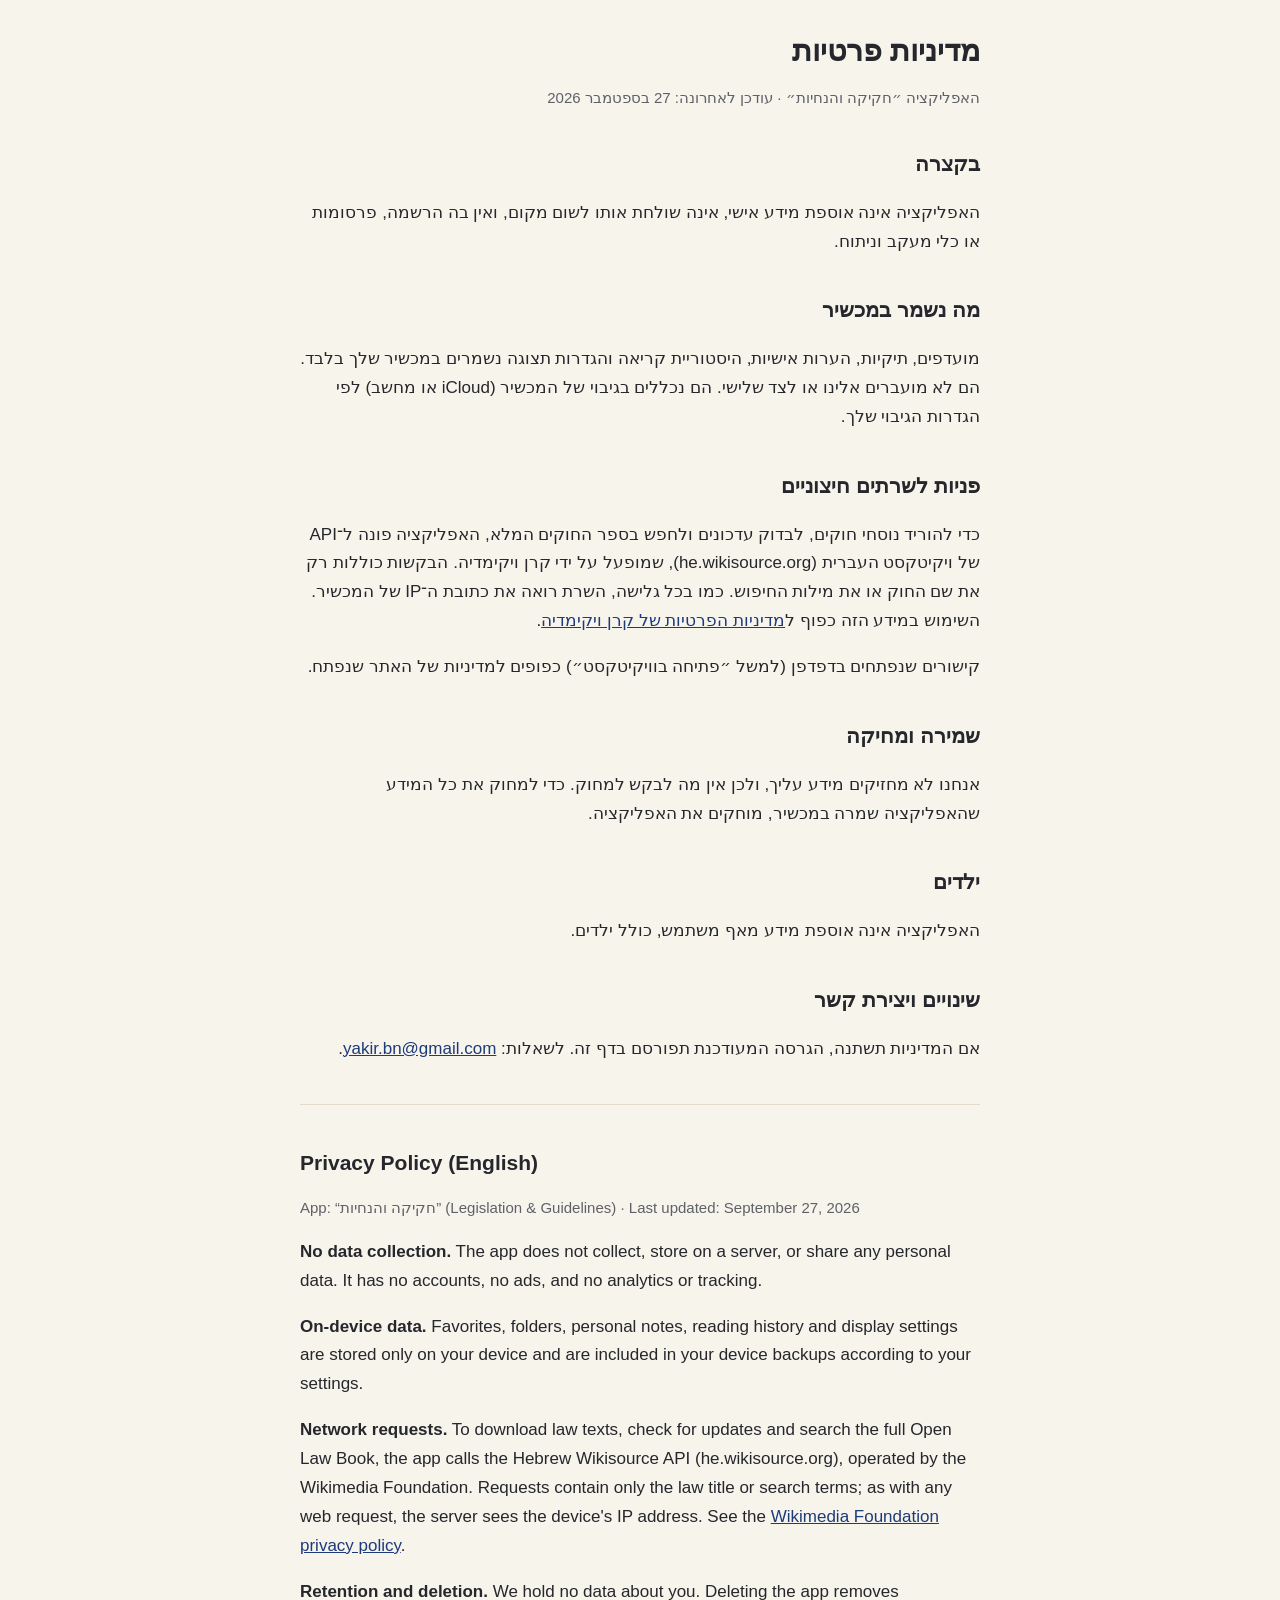
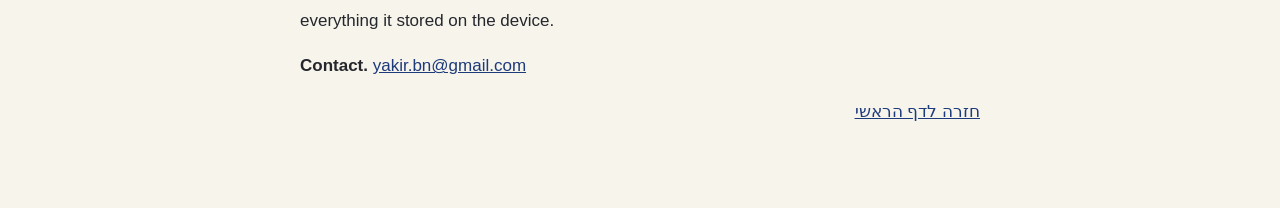
==== privacy.html @ d5fb9be1 "Privacy policy and support pages for the חקיקה והנחיות app Co-Authored-By: Claude Opus 5.5 <noreply@" ====
<!doctype html>
<html lang="he" dir="rtl">
<head>
<meta charset="utf-8">
<meta name="viewport" content="width=device-width, initial-scale=1">
<title>מדיניות פרטיות · חקיקה והנחיות</title>
<link rel="stylesheet" href="style.css">
</head>
<body>
<main>
  <h1>מדיניות פרטיות</h1>
  <p class="muted">האפליקציה ״חקיקה והנחיות״ · עודכן לאחרונה: 27 בספטמבר 2026</p>

  <h2>בקצרה</h2>
  <p>האפליקציה אינה אוספת מידע אישי, אינה שולחת אותו לשום מקום, ואין בה הרשמה, פרסומות או כלי מעקב וניתוח.</p>

  <h2>מה נשמר במכשיר</h2>
  <p>מועדפים, תיקיות, הערות אישיות, היסטוריית קריאה והגדרות תצוגה נשמרים במכשיר שלך בלבד. הם לא מועברים אלינו או לצד שלישי. הם נכללים בגיבוי של המכשיר (iCloud או מחשב) לפי הגדרות הגיבוי שלך.</p>

  <h2>פניות לשרתים חיצוניים</h2>
  <p>כדי להוריד נוסחי חוקים, לבדוק עדכונים ולחפש בספר החוקים המלא, האפליקציה פונה ל־API של ויקיטקסט העברית (he.wikisource.org), שמופעל על ידי קרן ויקימדיה. הבקשות כוללות רק את שם החוק או את מילות החיפוש. כמו בכל גלישה, השרת רואה את כתובת ה־IP של המכשיר. השימוש במידע הזה כפוף ל<a href="https://foundation.wikimedia.org/wiki/Policy:Privacy_policy">מדיניות הפרטיות של קרן ויקימדיה</a>.</p>
  <p>קישורים שנפתחים בדפדפן (למשל ״פתיחה בוויקיטקסט״) כפופים למדיניות של האתר שנפתח.</p>

  <h2>שמירה ומחיקה</h2>
  <p>אנחנו לא מחזיקים מידע עליך, ולכן אין מה לבקש למחוק. כדי למחוק את כל המידע שהאפליקציה שמרה במכשיר, מוחקים את האפליקציה.</p>

  <h2>ילדים</h2>
  <p>האפליקציה אינה אוספת מידע מאף משתמש, כולל ילדים.</p>

  <h2>שינויים ויצירת קשר</h2>
  <p>אם המדיניות תשתנה, הגרסה המעודכנת תפורסם בדף זה. לשאלות: <a href="mailto:yakir.bn@gmail.com">yakir.bn@gmail.com</a>.</p>

  <hr>
  <section lang="en" id="en">
    <h2>Privacy Policy (English)</h2>
    <p class="muted">App: “חקיקה והנחיות” (Legislation &amp; Guidelines) · Last updated: September 27, 2026</p>
    <p><strong>No data collection.</strong> The app does not collect, store on a server, or share any personal data. It has no accounts, no ads, and no analytics or tracking.</p>
    <p><strong>On-device data.</strong> Favorites, folders, personal notes, reading history and display settings are stored only on your device and are included in your device backups according to your settings.</p>
    <p><strong>Network requests.</strong> To download law texts, check for updates and search the full Open Law Book, the app calls the Hebrew Wikisource API (he.wikisource.org), operated by the Wikimedia Foundation. Requests contain only the law title or search terms; as with any web request, the server sees the device's IP address. See the <a href="https://foundation.wikimedia.org/wiki/Policy:Privacy_policy">Wikimedia Foundation privacy policy</a>.</p>
    <p><strong>Retention and deletion.</strong> We hold no data about you. Deleting the app removes everything it stored on the device.</p>
    <p><strong>Contact.</strong> <a href="mailto:yakir.bn@gmail.com">yakir.bn@gmail.com</a></p>
  </section>
  <p><a href="index.html">חזרה לדף הראשי</a></p>
</main>
</body>
</html>
---- style.css ----
:root {
  --paper: #F7F4EC; --card: #FFFFFF; --ink: #25272C; --ink2: #5E6168;
  --navy: #1D3A7A; --gold: #B0822A; --line: #E3DCCB;
}
@media (prefers-color-scheme: dark) {
  :root { --paper: #161719; --card: #222326; --ink: #DDD8CE; --ink2: #A29D93;
          --navy: #A9BCE0; --gold: #D9B86A; --line: #34353A; }
}
* { box-sizing: border-box; }
body {
  margin: 0; background: var(--paper); color: var(--ink);
  font: 17px/1.7 -apple-system, "SF Hebrew", "Segoe UI", Arial, sans-serif;
}
main { max-width: 720px; margin: 0 auto; padding: 32px 20px 64px; }
header { display: flex; align-items: center; gap: 16px; margin-bottom: 8px; }
header img { width: 72px; height: 72px; border-radius: 16px; }
h1 { font-size: 30px; line-height: 1.25; margin: 0; }
h2 { font-size: 21px; margin: 36px 0 8px; }
h3 { font-size: 18px; margin: 24px 0 4px; }
p, li { color: var(--ink); }
.muted { color: var(--ink2); font-size: 15px; }
a { color: var(--navy); }
.card { background: var(--card); border: 1px solid var(--line); border-radius: 18px; padding: 16px 20px; margin: 16px 0; }
nav { display: flex; gap: 18px; flex-wrap: wrap; margin: 12px 0 24px; }
hr { border: 0; border-top: 1px solid var(--line); margin: 40px 0; }
[lang="en"] { direction: ltr; text-align: left; }
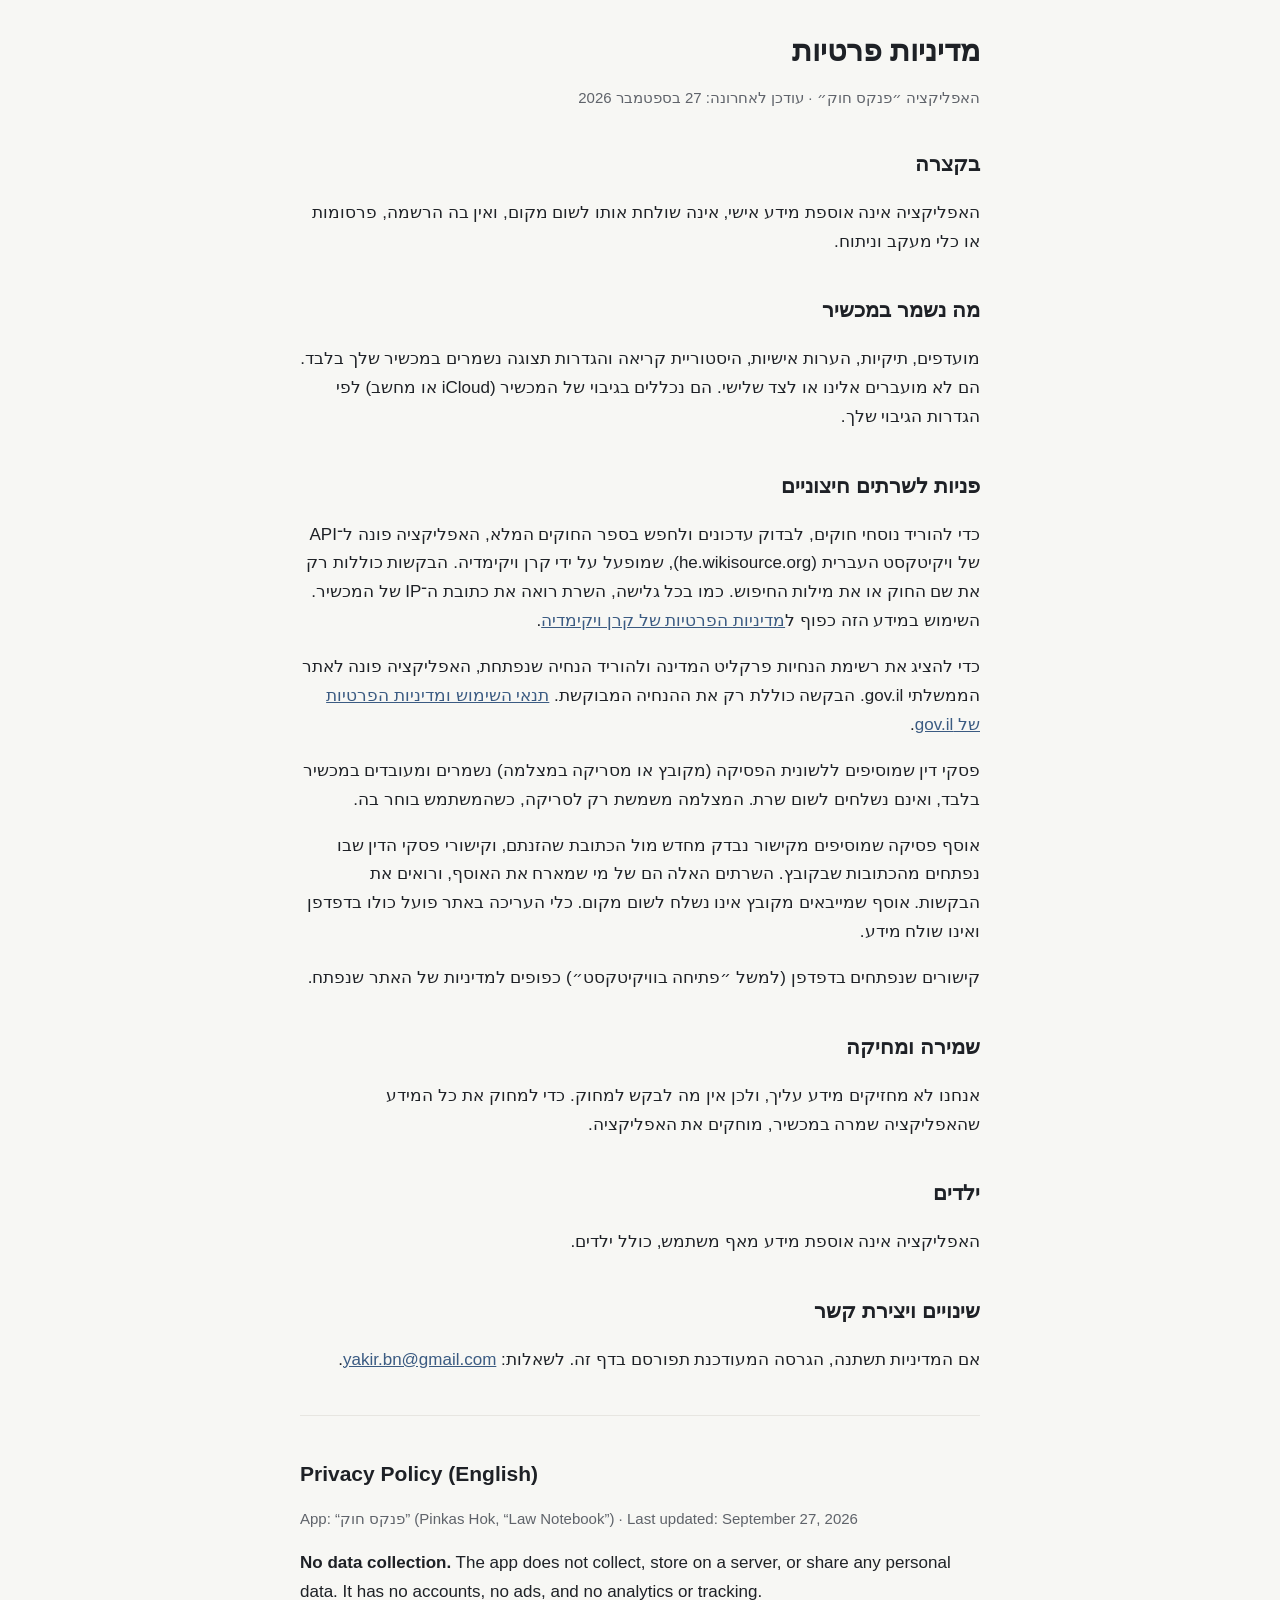
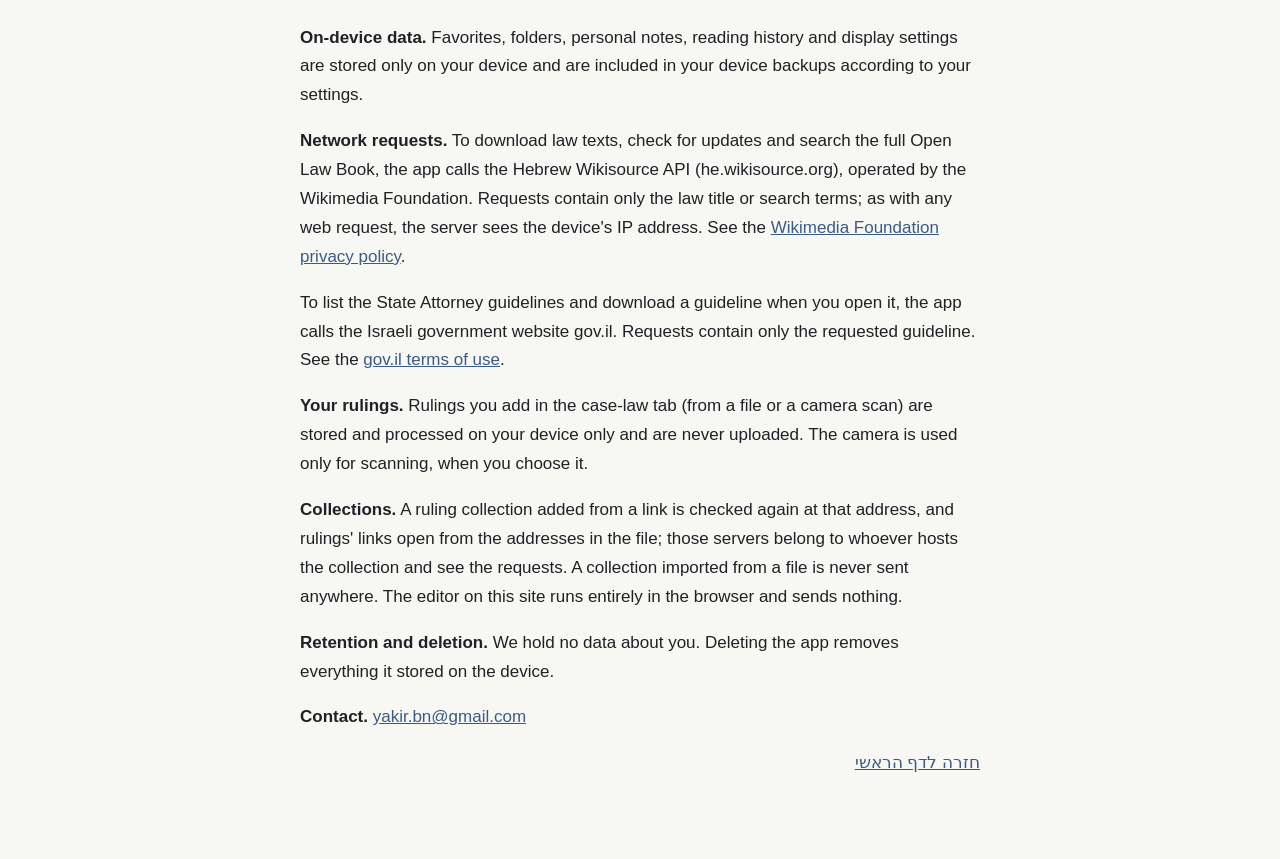
==== commit 5f9fd0aa: "פנקס חוק: שם חדש, עורך ופורמט לאוסף פסיקה - השם החדש של האפליקציה בכל הדפים, וצבעים עדינים יותר. - r" ====
--- a/privacy.html
+++ b/privacy.html
@@ -3,13 +3,13 @@
 <head>
 <meta charset="utf-8">
 <meta name="viewport" content="width=device-width, initial-scale=1">
-<title>מדיניות פרטיות · חקיקה והנחיות</title>
+<title>מדיניות פרטיות · פנקס חוק</title>
 <link rel="stylesheet" href="style.css">
 </head>
 <body>
 <main>
   <h1>מדיניות פרטיות</h1>
-  <p class="muted">האפליקציה ״חקיקה והנחיות״ · עודכן לאחרונה: 27 בספטמבר 2026</p>
+  <p class="muted">האפליקציה ״פנקס חוק״ · עודכן לאחרונה: 27 בספטמבר 2026</p>
 
   <h2>בקצרה</h2>
   <p>האפליקציה אינה אוספת מידע אישי, אינה שולחת אותו לשום מקום, ואין בה הרשמה, פרסומות או כלי מעקב וניתוח.</p>
@@ -19,6 +19,9 @@
 
   <h2>פניות לשרתים חיצוניים</h2>
   <p>כדי להוריד נוסחי חוקים, לבדוק עדכונים ולחפש בספר החוקים המלא, האפליקציה פונה ל־API של ויקיטקסט העברית (he.wikisource.org), שמופעל על ידי קרן ויקימדיה. הבקשות כוללות רק את שם החוק או את מילות החיפוש. כמו בכל גלישה, השרת רואה את כתובת ה־IP של המכשיר. השימוש במידע הזה כפוף ל<a href="https://foundation.wikimedia.org/wiki/Policy:Privacy_policy">מדיניות הפרטיות של קרן ויקימדיה</a>.</p>
+  <p>כדי להציג את רשימת הנחיות פרקליט המדינה ולהוריד הנחיה שנפתחת, האפליקציה פונה לאתר הממשלתי gov.il. הבקשה כוללת רק את ההנחיה המבוקשת. <a href="https://www.gov.il/he/pages/terms_of_use">תנאי השימוש ומדיניות הפרטיות של gov.il</a>.</p>
+  <p>פסקי דין שמוסיפים ללשונית הפסיקה (מקובץ או מסריקה במצלמה) נשמרים ומעובדים במכשיר בלבד, ואינם נשלחים לשום שרת. המצלמה משמשת רק לסריקה, כשהמשתמש בוחר בה.</p>
+  <p>אוסף פסיקה שמוסיפים מקישור נבדק מחדש מול הכתובת שהזנתם, וקישורי פסקי הדין שבו נפתחים מהכתובות שבקובץ. השרתים האלה הם של מי שמארח את האוסף, ורואים את הבקשות. אוסף שמייבאים מקובץ אינו נשלח לשום מקום. כלי העריכה באתר פועל כולו בדפדפן ואינו שולח מידע.</p>
   <p>קישורים שנפתחים בדפדפן (למשל ״פתיחה בוויקיטקסט״) כפופים למדיניות של האתר שנפתח.</p>
 
   <h2>שמירה ומחיקה</h2>
@@ -33,10 +36,13 @@
   <hr>
   <section lang="en" id="en">
     <h2>Privacy Policy (English)</h2>
-    <p class="muted">App: “חקיקה והנחיות” (Legislation &amp; Guidelines) · Last updated: September 27, 2026</p>
+    <p class="muted">App: “פנקס חוק” (Pinkas Hok, “Law Notebook”) · Last updated: September 27, 2026</p>
     <p><strong>No data collection.</strong> The app does not collect, store on a server, or share any personal data. It has no accounts, no ads, and no analytics or tracking.</p>
     <p><strong>On-device data.</strong> Favorites, folders, personal notes, reading history and display settings are stored only on your device and are included in your device backups according to your settings.</p>
     <p><strong>Network requests.</strong> To download law texts, check for updates and search the full Open Law Book, the app calls the Hebrew Wikisource API (he.wikisource.org), operated by the Wikimedia Foundation. Requests contain only the law title or search terms; as with any web request, the server sees the device's IP address. See the <a href="https://foundation.wikimedia.org/wiki/Policy:Privacy_policy">Wikimedia Foundation privacy policy</a>.</p>
+    <p>To list the State Attorney guidelines and download a guideline when you open it, the app calls the Israeli government website gov.il. Requests contain only the requested guideline. See the <a href="https://www.gov.il/he/pages/terms_of_use">gov.il terms of use</a>.</p>
+    <p><strong>Your rulings.</strong> Rulings you add in the case-law tab (from a file or a camera scan) are stored and processed on your device only and are never uploaded. The camera is used only for scanning, when you choose it.</p>
+    <p><strong>Collections.</strong> A ruling collection added from a link is checked again at that address, and rulings' links open from the addresses in the file; those servers belong to whoever hosts the collection and see the requests. A collection imported from a file is never sent anywhere. The editor on this site runs entirely in the browser and sends nothing.</p>
     <p><strong>Retention and deletion.</strong> We hold no data about you. Deleting the app removes everything it stored on the device.</p>
     <p><strong>Contact.</strong> <a href="mailto:yakir.bn@gmail.com">yakir.bn@gmail.com</a></p>
   </section>
--- a/style.css
+++ b/style.css
@@ -1,10 +1,10 @@
 :root {
-  --paper: #F7F4EC; --card: #FFFFFF; --ink: #25272C; --ink2: #5E6168;
-  --navy: #1D3A7A; --gold: #B0822A; --line: #E3DCCB;
+  --paper: #F7F7F4; --card: #FFFFFF; --ink: #1E2126; --ink2: #5F636A;
+  --navy: #3B5B82; --gold: #7A5C1E; --line: #E7E6E1;
 }
 @media (prefers-color-scheme: dark) {
-  :root { --paper: #161719; --card: #222326; --ink: #DDD8CE; --ink2: #A29D93;
-          --navy: #A9BCE0; --gold: #D9B86A; --line: #34353A; }
+  :root { --paper: #111214; --card: #1B1C1F; --ink: #E6E3DE; --ink2: #9C9FA5;
+          --navy: #A9BEDF; --gold: #D9BF85; --line: #2A2B2F; }
 }
 * { box-sizing: border-box; }
 body {
